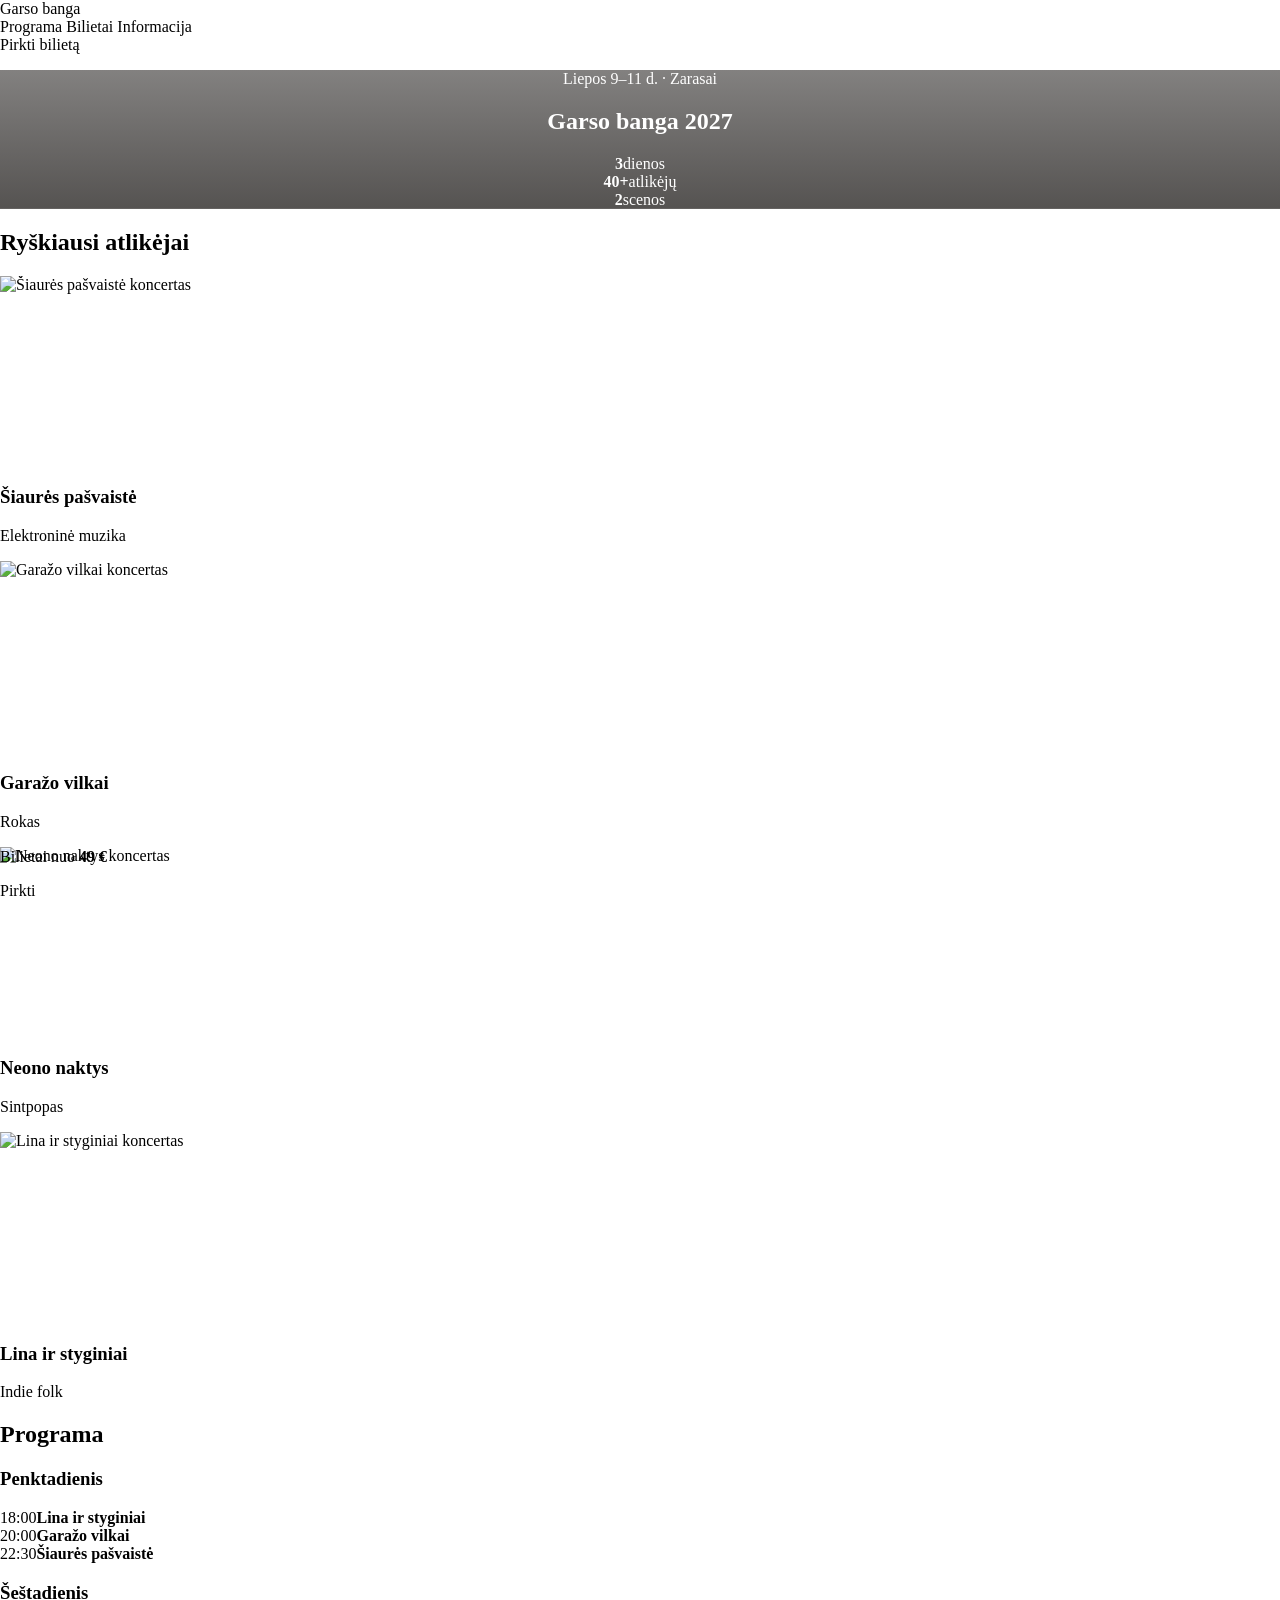
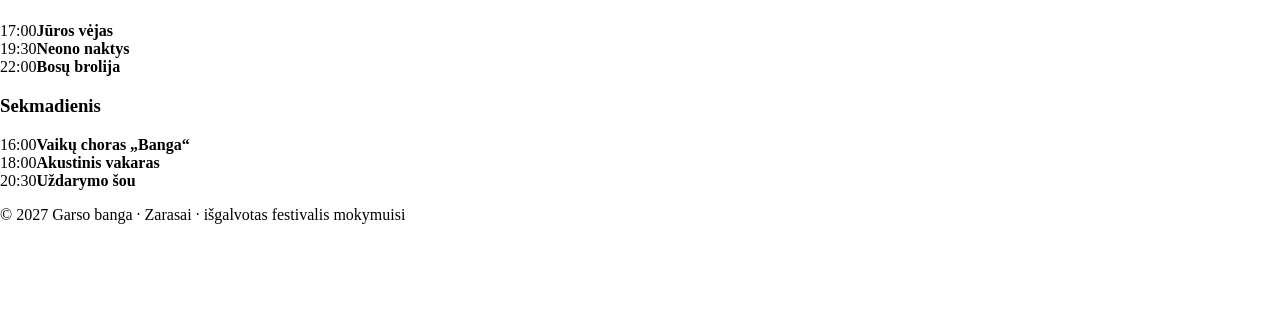
==== 6Paskaita/css-pratimai-responsive/04-festivalis-banga/pradzia/index.html @ 12527095 "6 Paskaita added" ====
<!DOCTYPE html>
<html lang="lt">
<head>
  <meta charset="UTF-8">
  <meta name="viewport" content="width=device-width, initial-scale=1.0">
  <title>Garso banga 2027 – muzikos festivalis</title>
  <link rel="stylesheet" href="css/base.css">
  <link rel="stylesheet" href="css/layout.css">
  <link rel="stylesheet" href="css/responsive.css">
</head>
<body>
  <header class="header">
    <a class="logo" href="index.html">Garso banga</a>
    <nav class="nav">
      <a href="index.html">Programa</a>
      <a href="bilietai.html">Bilietai</a>
      <a href="#">Informacija</a>
    </nav>
    <a class="btn header-btn" href="bilietai.html">Pirkti bilietą</a>
  </header>

  <main>
    <section class="hero">
      <p class="date">Liepos 9–11 d. · Zarasai</p>
      <h1>Garso banga 2027</h1>
      <div class="hero-facts">
        <div class="hero-fact"><strong>3</strong><span>dienos</span></div>
        <div class="hero-fact"><strong>40+</strong><span>atlikėjų</span></div>
        <div class="hero-fact"><strong>2</strong><span>scenos</span></div>
      </div>
    </section>

    <section class="artists">
      <h2>Ryškiausi atlikėjai</h2>
      <div class="artist-list">
        <article class="artist">
          <img src="https://images.unsplash.com/photo-1501281668745-f7f57925c3b4?w=600&q=80" alt="Šiaurės pašvaistė koncertas">
          <h3>Šiaurės pašvaistė</h3>
          <p>Elektroninė muzika</p>
        </article>
        <article class="artist">
          <img src="https://images.unsplash.com/photo-1459749411175-04bf5292ceea?w=600&q=80" alt="Garažo vilkai koncertas">
          <h3>Garažo vilkai</h3>
          <p>Rokas</p>
        </article>
        <article class="artist">
          <img src="https://images.unsplash.com/photo-1514525253161-7a46d19cd819?w=600&q=80" alt="Neono naktys koncertas">
          <h3>Neono naktys</h3>
          <p>Sintpopas</p>
        </article>
        <article class="artist">
          <img src="https://images.unsplash.com/photo-1493225457124-a3eb161ffa5f?w=600&q=80" alt="Lina ir styginiai koncertas">
          <h3>Lina ir styginiai</h3>
          <p>Indie folk</p>
        </article>
      </div>
    </section>

    <section class="lineup">
      <h2>Programa</h2>
      <div class="days">
        <div class="day">
          <h3>Penktadienis</h3>
          <ul class="slots">
            <li><span class="time">18:00</span><strong>Lina ir styginiai</strong></li>
            <li><span class="time">20:00</span><strong>Garažo vilkai</strong></li>
            <li><span class="time">22:30</span><strong>Šiaurės pašvaistė</strong></li>
          </ul>
        </div>
        <div class="day">
          <h3>Šeštadienis</h3>
          <ul class="slots">
            <li><span class="time">17:00</span><strong>Jūros vėjas</strong></li>
            <li><span class="time">19:30</span><strong>Neono naktys</strong></li>
            <li><span class="time">22:00</span><strong>Bosų brolija</strong></li>
          </ul>
        </div>
        <div class="day">
          <h3>Sekmadienis</h3>
          <ul class="slots">
            <li><span class="time">16:00</span><strong>Vaikų choras „Banga“</strong></li>
            <li><span class="time">18:00</span><strong>Akustinis vakaras</strong></li>
            <li><span class="time">20:30</span><strong>Uždarymo šou</strong></li>
          </ul>
        </div>
      </div>
    </section>
  </main>

  <footer class="footer">
    <p>© 2027 Garso banga · Zarasai · išgalvotas festivalis mokymuisi</p>
  </footer>

  <div class="buy-bar">
    <p>Bilietai nuo <strong>49 €</strong></p>
    <a class="btn" href="bilietai.html">Pirkti</a>
  </div>
</body>
</html>
---- 6Paskaita/css-pratimai-responsive/04-festivalis-banga/pradzia/css/base.css ----
/* base.css – bendri stiliai: šriftai, spalvos, mygtukai.
   Čia NĖRA maketo (flex) ir media užklausų.
   Paletė ir šriftai – žr. užduoties skaidrę; tarpus ir apvalinimus parinkite patys. */

* {
  box-sizing: border-box;
}

body {
  margin: 0;
}

img {
  display: block;
  max-width: 100%;
}

a {
  color: inherit;
  text-decoration: none;
}

/* Koncerto fonas su tamsiu sluoksniu – jau paruošta */
.hero {
  background-image:
    linear-gradient(rgba(28, 25, 23, 0.55), rgba(28, 25, 23, 0.75)),
    url("https://images.unsplash.com/photo-1470229722913-7c0e2dbbafd3?w=1600&q=80");
  background-size: cover;
  background-position: center;
  color: #FFFFFF;
  text-align: center;
}

/* ===== UŽDUOTYS ===== */

/* 1. Tekstui – Space Grotesk, antraštėms (h1, h2, h3, .logo, .price, .hero-fact strong) – Bebas Neue; fonas #FFF7ED, tekstas #1C1917 */

/* 2. .btn – fonas #E11D48, tekstas baltas; .price – #E11D48; .time tekstas ir .badge fonas – #7C3AED; .hero h1 – #FACC15 */

/* 3. .artist, .day ir .ticket – fonas #FFFFFF; .ticket.featured ir .buy-bar – fonas #1C1917, tekstas #FFF7ED;
    antrinis tekstas #78716C: .artist p, .page-head p, .footer */
---- 6Paskaita/css-pratimai-responsive/04-festivalis-banga/pradzia/css/layout.css ----
/* layout.css – maketas MAŽAM ekranui (mobile first).
   Čia rašote flexbox taisykles telefonui; media užklausų čia nėra. */

.artist img {
  width: 100%;
  height: 12rem;
  object-fit: cover; /* nuotrauka užpildo plotą neiškraipydama proporcijų */
}

.slots,
.perks {
  margin: 0;
  padding: 0;
  list-style: none;
}

/* Pirkimo juosta prilipusi prie ekrano apačios – jau paruošta */
.buy-bar {
  position: fixed;
  left: 0;
  right: 0;
  bottom: 0;
}

body {
  padding-bottom: 5rem; /* kad .buy-bar neuždengtų puslapio apačios */
}

/* ===== UŽDUOTYS ===== */

/* 4. .header – eilutė su perkėlimu (wrap): logotipas viršuje, .nav – po juo per visą plotį (flex-basis: 100%),
    nuorodos išdėstytos tolygiai (space-between); .header-btn – PASLĖPTAS */

/* 5. .hero-facts – trys faktai eilutėje po lygiai; .artist-list – KARUSELĖ: viena eilutė (nowrap), slenkama į šoną (overflow-x: auto),
    kiekvienas .artist – 70% pločio ir nesitraukia (flex: 0 0 70%) */

/* 6. .days ir .tickets – stulpeliai su tarpais; .slots li – laikas kairėje, atlikėjas dešinėje;
    .ticket – stulpelis, mygtukas visada apačioje; .ticket.featured – rodomas PIRMAS (order) */

/* 7. .buy-bar – tekstas kairėje, mygtukas dešinėje, centruoti vertikaliai */
---- 6Paskaita/css-pratimai-responsive/04-festivalis-banga/pradzia/css/responsive.css ----
/* responsive.css – tik media užklausos.
   Mobile first: rašome min-width ir keičiame tik tai, kas didesniame ekrane kitaip.
   Trys dydžiai: telefonas (iki 767px), planšetė (nuo 768px), kompiuteris (nuo 1024px). */

/* ===== UŽDUOTYS ===== */

/* 8. Nuo 768px: .header – viena eilutė (logotipas kairėje, meniu ir mygtukas dešinėje), .nav be 100% pločio;
    .header-btn – matomas; .buy-bar – PASLĖPTAS, body padding-bottom – 0 */

/* 9. Nuo 768px: .artist-list – perkeliama (wrap), po 2 eilutėje; .days – po 2, TREČIA diena per visą plotį (flex-grow);
      .tickets – .featured per visą plotį viršuje, kiti du bilietai greta po lygiai */

/* 10. Nuo 1024px: .artist – po 4 eilutėje; .days – visos 3 dienos eilutėje;
     .tickets – visi 3 eilutėje, .featured – VIDURYJE (order: 0) ir aukštesnis už kitus (align-items: center) */
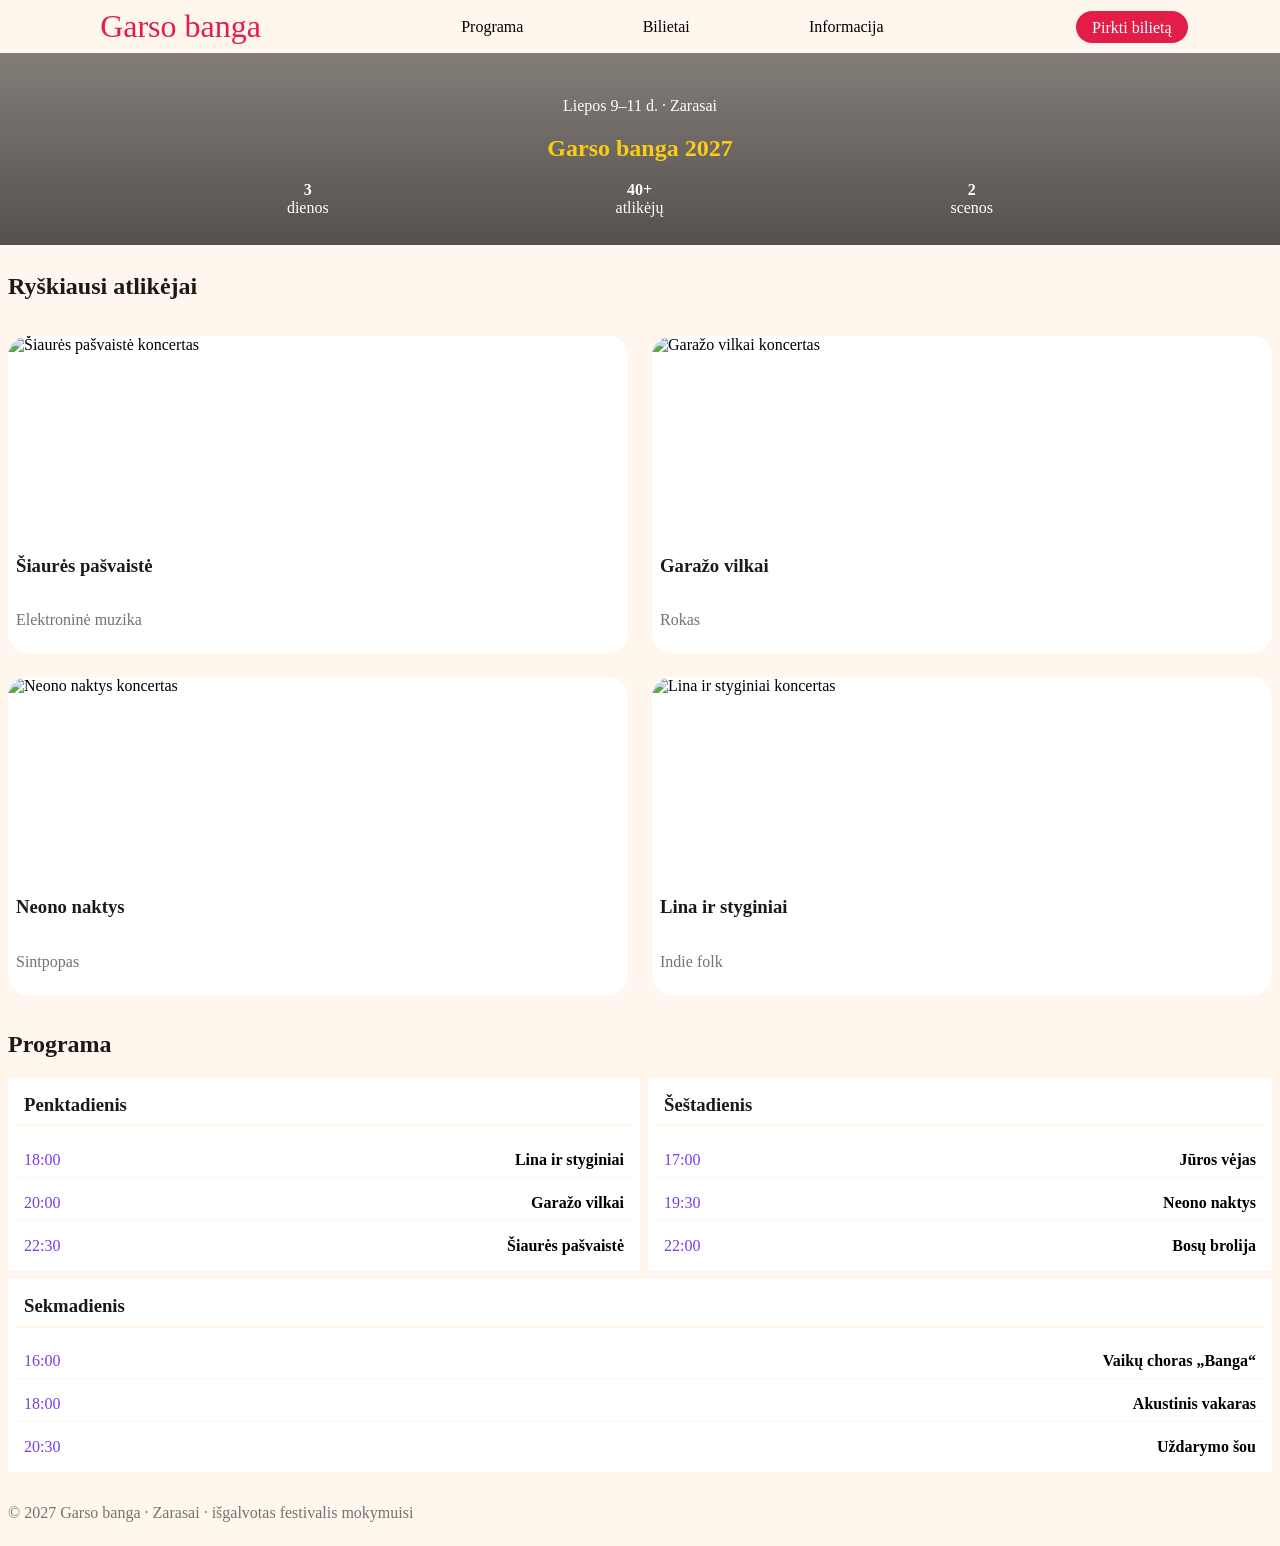
==== commit 7c9f2882: "Add 7Paskaita; Update 6Paskaita problems" ====
--- a/6Paskaita/css-pratimai-responsive/04-festivalis-banga/pradzia/index.html
+++ b/6Paskaita/css-pratimai-responsive/04-festivalis-banga/pradzia/index.html
@@ -1,99 +1,148 @@
-<!DOCTYPE html>
+<!doctype html>
 <html lang="lt">
-<head>
-  <meta charset="UTF-8">
-  <meta name="viewport" content="width=device-width, initial-scale=1.0">
-  <title>Garso banga 2027 – muzikos festivalis</title>
-  <link rel="stylesheet" href="css/base.css">
-  <link rel="stylesheet" href="css/layout.css">
-  <link rel="stylesheet" href="css/responsive.css">
-</head>
-<body>
-  <header class="header">
-    <a class="logo" href="index.html">Garso banga</a>
-    <nav class="nav">
-      <a href="index.html">Programa</a>
-      <a href="bilietai.html">Bilietai</a>
-      <a href="#">Informacija</a>
-    </nav>
-    <a class="btn header-btn" href="bilietai.html">Pirkti bilietą</a>
-  </header>
+  <head>
+    <meta charset="UTF-8" />
+    <meta name="viewport" content="width=device-width, initial-scale=1.0" />
+    <title>Garso banga 2027 – muzikos festivalis</title>
+    <link rel="stylesheet" href="css/Styles.css" />
+  </head>
+  <body>
+    <header class="header">
+      <a class="logo" href="index.html">Garso banga</a>
+      <nav class="nav">
+        <a href="index.html">Programa</a>
+        <a href="bilietai.html">Bilietai</a>
+        <a href="#">Informacija</a>
+      </nav>
+      <a class="btn header-btn" href="bilietai.html">Pirkti bilietą</a>
+    </header>
 
-  <main>
-    <section class="hero">
-      <p class="date">Liepos 9–11 d. · Zarasai</p>
-      <h1>Garso banga 2027</h1>
-      <div class="hero-facts">
-        <div class="hero-fact"><strong>3</strong><span>dienos</span></div>
-        <div class="hero-fact"><strong>40+</strong><span>atlikėjų</span></div>
-        <div class="hero-fact"><strong>2</strong><span>scenos</span></div>
-      </div>
-    </section>
+    <main>
+      <section class="hero">
+        <p class="date">Liepos 9–11 d. · Zarasai</p>
+        <h1>Garso banga 2027</h1>
+        <div class="hero-facts">
+          <div class="hero-fact">
+            <strong>3</strong>
+            <span>dienos</span>
+          </div>
+          <div class="hero-fact">
+            <strong>40+</strong>
+            <span>atlikėjų</span>
+          </div>
+          <div class="hero-fact">
+            <strong>2</strong>
+            <span>scenos</span>
+          </div>
+        </div>
+      </section>
 
-    <section class="artists">
-      <h2>Ryškiausi atlikėjai</h2>
-      <div class="artist-list">
-        <article class="artist">
-          <img src="https://images.unsplash.com/photo-1501281668745-f7f57925c3b4?w=600&q=80" alt="Šiaurės pašvaistė koncertas">
-          <h3>Šiaurės pašvaistė</h3>
-          <p>Elektroninė muzika</p>
-        </article>
-        <article class="artist">
-          <img src="https://images.unsplash.com/photo-1459749411175-04bf5292ceea?w=600&q=80" alt="Garažo vilkai koncertas">
-          <h3>Garažo vilkai</h3>
-          <p>Rokas</p>
-        </article>
-        <article class="artist">
-          <img src="https://images.unsplash.com/photo-1514525253161-7a46d19cd819?w=600&q=80" alt="Neono naktys koncertas">
-          <h3>Neono naktys</h3>
-          <p>Sintpopas</p>
-        </article>
-        <article class="artist">
-          <img src="https://images.unsplash.com/photo-1493225457124-a3eb161ffa5f?w=600&q=80" alt="Lina ir styginiai koncertas">
-          <h3>Lina ir styginiai</h3>
-          <p>Indie folk</p>
-        </article>
-      </div>
-    </section>
+      <section class="artists">
+        <h2>Ryškiausi atlikėjai</h2>
+        <div class="artist-list">
+          <article class="artist">
+            <img
+              src="https://images.unsplash.com/photo-1501281668745-f7f57925c3b4?w=600&q=80"
+              alt="Šiaurės pašvaistė koncertas"
+            />
+            <h3>Šiaurės pašvaistė</h3>
+            <p>Elektroninė muzika</p>
+          </article>
+          <article class="artist">
+            <img
+              src="https://images.unsplash.com/photo-1459749411175-04bf5292ceea?w=600&q=80"
+              alt="Garažo vilkai koncertas"
+            />
+            <h3>Garažo vilkai</h3>
+            <p>Rokas</p>
+          </article>
+          <article class="artist">
+            <img
+              src="https://images.unsplash.com/photo-1514525253161-7a46d19cd819?w=600&q=80"
+              alt="Neono naktys koncertas"
+            />
+            <h3>Neono naktys</h3>
+            <p>Sintpopas</p>
+          </article>
+          <article class="artist">
+            <img
+              src="https://images.unsplash.com/photo-1493225457124-a3eb161ffa5f?w=600&q=80"
+              alt="Lina ir styginiai koncertas"
+            />
+            <h3>Lina ir styginiai</h3>
+            <p>Indie folk</p>
+          </article>
+        </div>
+      </section>
 
-    <section class="lineup">
-      <h2>Programa</h2>
-      <div class="days">
-        <div class="day">
-          <h3>Penktadienis</h3>
-          <ul class="slots">
-            <li><span class="time">18:00</span><strong>Lina ir styginiai</strong></li>
-            <li><span class="time">20:00</span><strong>Garažo vilkai</strong></li>
-            <li><span class="time">22:30</span><strong>Šiaurės pašvaistė</strong></li>
-          </ul>
+      <section class="lineup">
+        <h2>Programa</h2>
+        <div class="days">
+          <div class="day">
+            <h3>Penktadienis</h3>
+            <ul class="slots">
+              <li>
+                <span class="time">18:00</span>
+                <strong>Lina ir styginiai</strong>
+              </li>
+              <li>
+                <span class="time">20:00</span>
+                <strong>Garažo vilkai</strong>
+              </li>
+              <li>
+                <span class="time">22:30</span>
+                <strong>Šiaurės pašvaistė</strong>
+              </li>
+            </ul>
+          </div>
+          <div class="day">
+            <h3>Šeštadienis</h3>
+            <ul class="slots">
+              <li>
+                <span class="time">17:00</span>
+                <strong>Jūros vėjas</strong>
+              </li>
+              <li>
+                <span class="time">19:30</span>
+                <strong>Neono naktys</strong>
+              </li>
+              <li>
+                <span class="time">22:00</span>
+                <strong>Bosų brolija</strong>
+              </li>
+            </ul>
+          </div>
+          <div class="day">
+            <h3>Sekmadienis</h3>
+            <ul class="slots">
+              <li>
+                <span class="time">16:00</span>
+                <strong>Vaikų choras „Banga“</strong>
+              </li>
+              <li>
+                <span class="time">18:00</span>
+                <strong>Akustinis vakaras</strong>
+              </li>
+              <li>
+                <span class="time">20:30</span>
+                <strong>Uždarymo šou</strong>
+              </li>
+            </ul>
+          </div>
         </div>
-        <div class="day">
-          <h3>Šeštadienis</h3>
-          <ul class="slots">
-            <li><span class="time">17:00</span><strong>Jūros vėjas</strong></li>
-            <li><span class="time">19:30</span><strong>Neono naktys</strong></li>
-            <li><span class="time">22:00</span><strong>Bosų brolija</strong></li>
-          </ul>
-        </div>
-        <div class="day">
-          <h3>Sekmadienis</h3>
-          <ul class="slots">
-            <li><span class="time">16:00</span><strong>Vaikų choras „Banga“</strong></li>
-            <li><span class="time">18:00</span><strong>Akustinis vakaras</strong></li>
-            <li><span class="time">20:30</span><strong>Uždarymo šou</strong></li>
-          </ul>
-        </div>
-      </div>
-    </section>
-  </main>
+      </section>
+    </main>
 
-  <footer class="footer">
-    <p>© 2027 Garso banga · Zarasai · išgalvotas festivalis mokymuisi</p>
-  </footer>
+    <footer class="footer">
+      <p>© 2027 Garso banga · Zarasai · išgalvotas festivalis mokymuisi</p>
+    </footer>
 
-  <div class="buy-bar">
-    <p>Bilietai nuo <strong>49 €</strong></p>
-    <a class="btn" href="bilietai.html">Pirkti</a>
-  </div>
-</body>
+    <div class="buy-bar">
+      <p>
+        Bilietai nuo
+        <strong>49 €</strong>
+      </p>
+      <a class="btn" href="bilietai.html">Pirkti</a>
+    </div>
+  </body>
 </html>
--- a/6Paskaita/css-pratimai-responsive/04-festivalis-banga/pradzia/css/Styles.css
+++ b/6Paskaita/css-pratimai-responsive/04-festivalis-banga/pradzia/css/Styles.css
@@ -0,0 +1,313 @@
+@charset "UTF-8";
+/* base.css – bendri stiliai: šriftai, spalvos, mygtukai.
+   Čia NĖRA maketo (flex) ir media užklausų.
+   Paletė ir šriftai – žr. užduoties skaidrę; tarpus ir apvalinimus parinkite patys. */
+* {
+  box-sizing: border-box;
+}
+
+body {
+  margin: 0;
+}
+
+img {
+  display: block;
+  max-width: 100%;
+}
+
+a {
+  color: inherit;
+  text-decoration: none;
+}
+
+/* Koncerto fonas su tamsiu sluoksniu – jau paruošta */
+.hero {
+  background-image: linear-gradient(rgba(28, 25, 23, 0.55), rgba(28, 25, 23, 0.75)), url("https://images.unsplash.com/photo-1470229722913-7c0e2dbbafd3?w=1600&q=80");
+  background-size: cover;
+  background-position: center;
+  color: #ffffff;
+  text-align: center;
+}
+
+/* ===== UŽDUOTYS ===== */
+/* 1. Tekstui – Space Grotesk, antraštėms (h1, h2, h3, .logo, .price, .hero-fact strong) – Bebas Neue; fonas #FFF7ED, tekstas #1C1917 */
+html {
+  font-family: fantasy;
+}
+
+h1,
+h2,
+h3,
+.logo,
+.price {
+  color: #1c1917;
+}
+
+body,
+.header,
+main {
+  background-color: #fff7ed;
+}
+
+.hero-fact strong,
+.btn {
+  color: #ffffff;
+}
+
+/* 2. .btn – fonas #E11D48, tekstas baltas; .price – #E11D48; .time tekstas ir .badge fonas – #7C3AED; .hero h1 – #FACC15 */
+.btn {
+  background-color: #e11d48;
+}
+
+.price {
+  color: #e11d48;
+}
+
+.time {
+  color: #7c3aed;
+}
+
+.badge {
+  background-color: #7c3aed;
+}
+
+.hero h1 {
+  color: #facc15;
+}
+
+/* 3. .artist, .day ir .ticket – fonas #FFFFFF; .ticket.featured ir .buy-bar – fonas #1C1917, tekstas #FFF7ED;
+    antrinis tekstas #78716C: .artist p, .page-head p, .footer */
+.artist,
+.day,
+.ticket {
+  background-color: white;
+}
+
+.ticket.featured,
+.buy-bar {
+  background-color: #1c1917;
+  color: #fff7ed;
+}
+
+.artist p,
+.page-head p,
+.footer {
+  color: #78716c;
+}
+
+.logo {
+  font-size: 2rem;
+  color: #e11d48;
+}
+
+/* layout.css – maketas MAŽAM ekranui (mobile first).
+   Čia rašote flexbox taisykles telefonui; media užklausų čia nėra. */
+.artist img {
+  width: 100%;
+  height: 12rem;
+  -o-object-fit: cover;
+     object-fit: cover; /* nuotrauka užpildo plotą neiškraipydama proporcijų */
+}
+
+.slots,
+.perks {
+  margin: 0;
+  padding: 0;
+  list-style: none;
+}
+
+/* Pirkimo juosta prilipusi prie ekrano apačios – jau paruošta */
+.buy-bar {
+  position: fixed;
+  left: 0;
+  right: 0;
+  bottom: 0;
+}
+
+body {
+  padding-bottom: 5rem; /* kad .buy-bar neuždengtų puslapio apačios */
+}
+
+/* ===== UŽDUOTYS ===== */
+/* 4. .header – eilutė su perkėlimu (wrap): logotipas viršuje, .nav – po juo per visą plotį (flex-basis: 100%),
+    nuorodos išdėstytos tolygiai (space-between); .header-btn – PASLĖPTAS */
+.header {
+  display: flex;
+  flex-direction: column;
+  flex-wrap: wrap;
+}
+
+.nav {
+  display: flex;
+  flex: 1;
+  justify-content: space-between;
+  width: 100vw;
+  margin: 0.5rem;
+}
+
+/* 5. .hero-facts – trys faktai eilutėje po lygiai; .artist-list – KARUSELĖ: viena eilutė (nowrap), slenkama į šoną (overflow-x: auto),
+    kiekvienas .artist – 70% pločio ir nesitraukia (flex: 0 0 70%) */
+.hero {
+  min-height: 12rem;
+  align-content: center;
+}
+.hero-facts {
+  display: flex;
+  justify-content: space-evenly;
+  align-content: center;
+}
+.hero-fact {
+  display: flex;
+  flex-direction: column;
+  justify-content: space-evenly;
+  align-content: center;
+}
+
+.artist-list {
+  display: flex;
+  flex-wrap: nowrap;
+  overflow-x: auto;
+  gap: 0.5rem;
+}
+
+.artist {
+  flex: 0 0 70%;
+  border-radius: 20px;
+  overflow: hidden;
+  margin: 0.5rem;
+}
+
+.artist p,
+.artist h3,
+.artists h2,
+.lineup,
+footer,
+.buy-bar {
+  padding: 0.5rem;
+}
+
+/* 6. .days ir .tickets – stulpeliai su tarpais; .slots li – laikas kairėje, atlikėjas dešinėje;
+    .ticket – stulpelis, mygtukas visada apačioje; .ticket.featured – rodomas PIRMAS (order) */
+.days,
+.tickets {
+  display: flex;
+  flex-direction: column;
+  gap: 0.5rem;
+}
+
+.ticket {
+  display: flex;
+  flex-direction: column;
+}
+
+.ticket.featured {
+  order: initial;
+}
+
+/* 7. .buy-bar – tekstas kairėje, mygtukas dešinėje, centruoti vertikaliai */
+.buy-bar {
+  display: flex;
+  justify-content: space-between;
+  align-items: center;
+}
+
+.logo {
+  margin: 0.5rem;
+}
+
+.footer {
+  align-self: center;
+  justify-self: center;
+}
+
+.btn {
+  display: flex;
+  padding: 0.5rem;
+  border-radius: 20px;
+  align-content: center;
+  justify-content: center;
+  width: 7rem;
+  height: 2rem;
+}
+
+.day h3 {
+  border-bottom: 3px solid #fff7ed;
+  padding: 0.5rem;
+  margin: 0.5rem;
+}
+.day .slots {
+  padding: 0.5rem;
+  display: flex;
+  flex-direction: column;
+  gap: 0.5rem;
+}
+.day .slots li {
+  display: flex;
+  justify-content: space-between;
+  padding: 0.5rem;
+  border-bottom: 1px solid #fff7ed;
+}
+.day .slots li:last-child {
+  border-bottom: none;
+}
+
+.header-btn {
+  display: none;
+}
+
+/* responsive.css – tik media užklausos.
+   Mobile first: rašome min-width ir keičiame tik tai, kas didesniame ekrane kitaip.
+   Trys dydžiai: telefonas (iki 767px), planšetė (nuo 768px), kompiuteris (nuo 1024px). */
+/* ===== UŽDUOTYS ===== */
+/* 8. Nuo 768px: .header – viena eilutė (logotipas kairėje, meniu ir mygtukas dešinėje), .nav be 100% pločio;
+    .header-btn – matomas; .buy-bar – PASLĖPTAS, body padding-bottom – 0 */
+@media (min-width: 768px) {
+  .header {
+    flex-direction: row;
+    justify-content: space-around;
+    align-content: center;
+    flex-wrap: nowrap;
+  }
+  .header .nav {
+    max-width: 33%;
+  }
+  .header .nav a {
+    align-content: center;
+  }
+  .header .btn {
+    display: flex;
+    align-self: center;
+  }
+  .buy-bar {
+    display: none;
+  }
+  body {
+    padding-bottom: 0;
+  }
+  .artist-list {
+    flex-direction: row;
+    flex-wrap: wrap;
+  }
+  .artist {
+    flex: auto;
+    width: calc(50% - 1.5rem);
+  }
+  .days {
+    flex-direction: row;
+    flex-wrap: wrap;
+  }
+  .days .day {
+    min-width: calc(50% - 0.5rem);
+    flex-grow: 100;
+  }
+}
+@media (min-width: 800px) {
+  .artist {
+    flex: auto;
+    width: calc(50% - 1.5rem);
+  }
+}
+/* 9. Nuo 768px: .artist-list – perkeliama (wrap), po 2 eilutėje; .days – po 2, TREČIA diena per visą plotį (flex-grow);
+      .tickets – .featured per visą plotį viršuje, kiti du bilietai greta po lygiai */
+/* 10. Nuo 1024px: .artist – po 4 eilutėje; .days – visos 3 dienos eilutėje;
+     .tickets – visi 3 eilutėje, .featured – VIDURYJE (order: 0) ir aukštesnis už kitus (align-items: center) *//*# sourceMappingURL=Styles.css.map */
